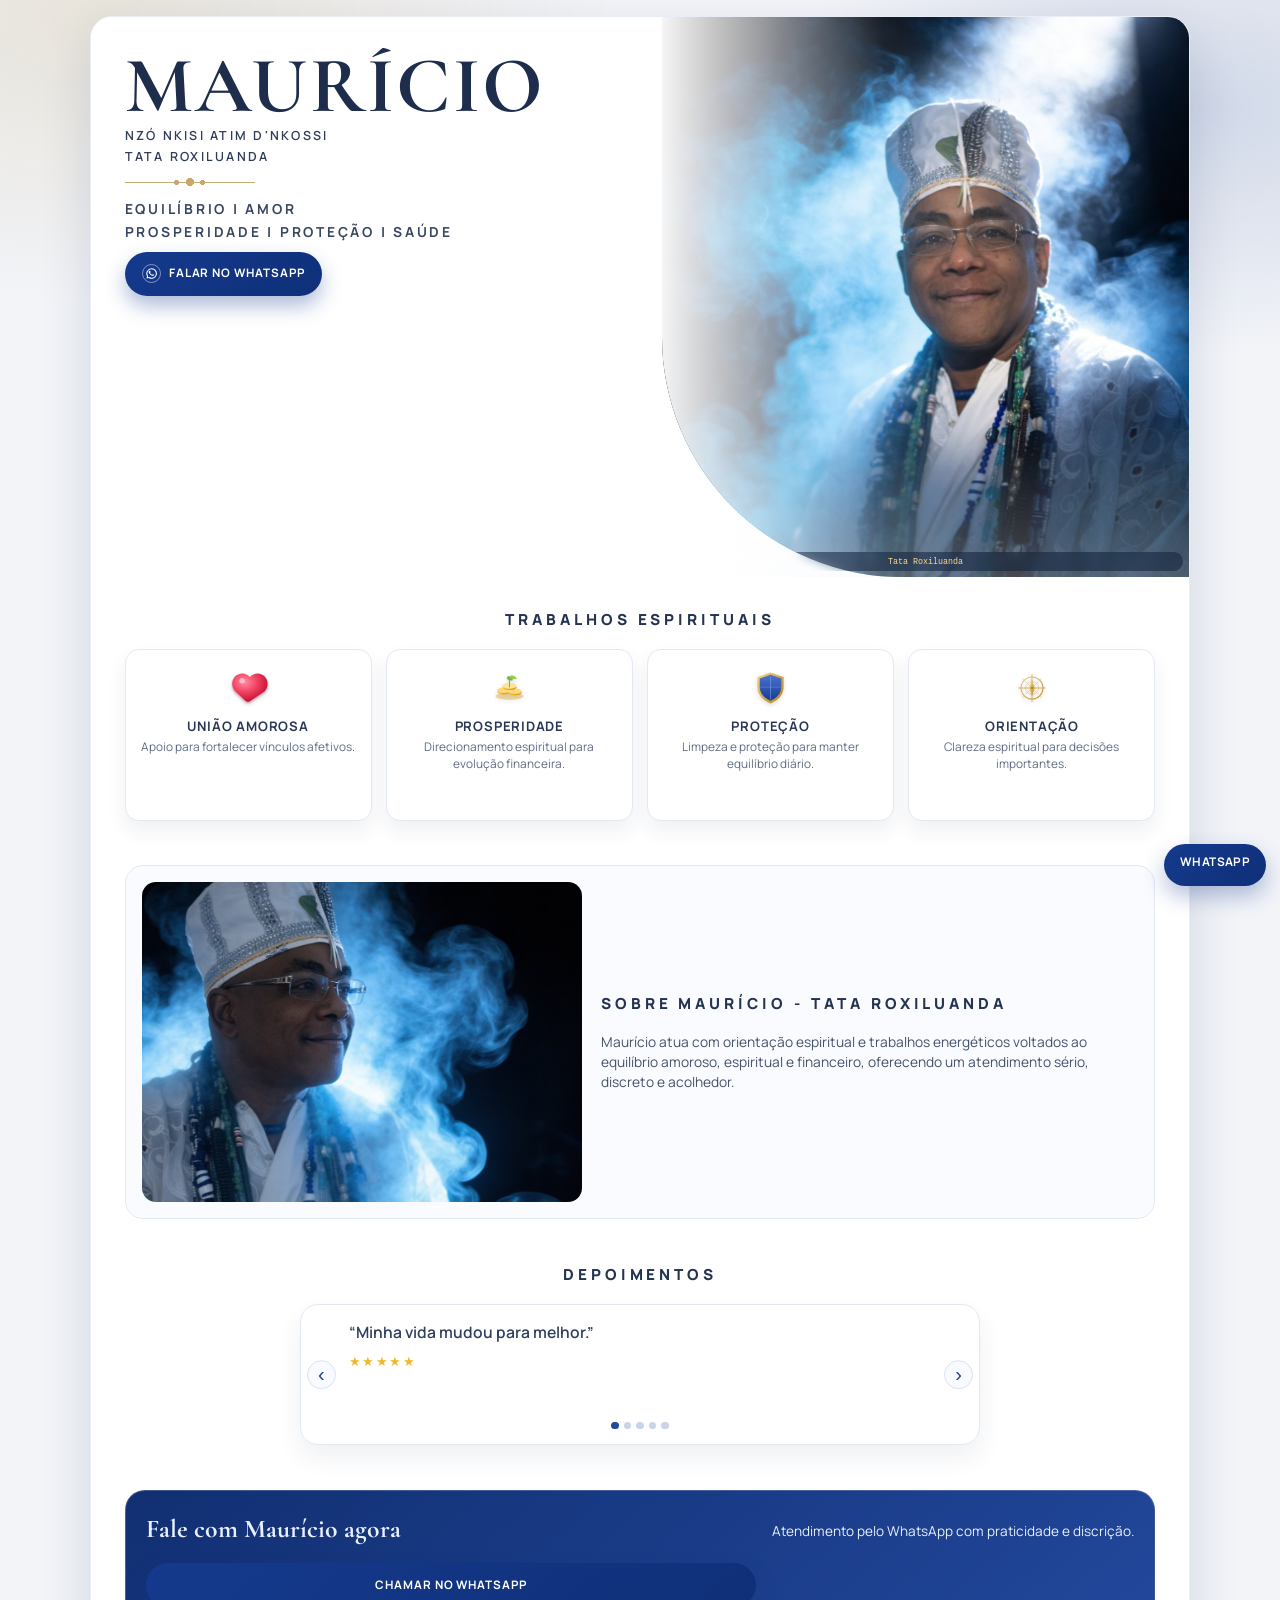
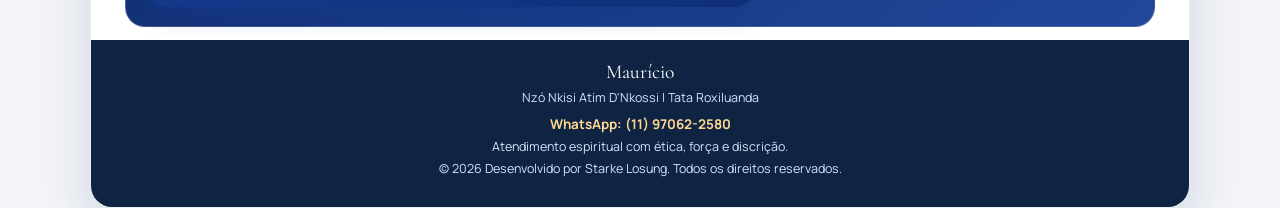
==== index.html @ a20231f4 "Initial commit: landing page espiritual" ====
<!doctype html>
<html lang="pt-BR">
  <head>
    <meta charset="UTF-8" />
    <meta name="viewport" content="width=device-width, initial-scale=1.0" />
    <title>Maurício | Equilíbrio Espiritual para Amor, Prosperidade e Proteção</title>
    <meta
      name="description"
      content="Atendimento espiritual com Maurício, Nzó Nkisi Atim D'Nkossi (Tata Roxiluanda), com foco em união amorosa, prosperidade financeira, proteção e orientação espiritual."
    />
    <meta name="theme-color" content="#153a8d" />
    <link rel="preconnect" href="https://fonts.googleapis.com" />
    <link rel="preconnect" href="https://fonts.gstatic.com" crossorigin />
    <link
      href="https://fonts.googleapis.com/css2?family=Cormorant+Garamond:wght@500;600;700&family=Manrope:wght@400;500;600;700&display=swap"
      rel="stylesheet"
    />
    <link rel="stylesheet" href="./styles.css" />
  </head>
  <body>
    <div class="page-bg"></div>
    <div class="site-shell">
      <header class="hero" id="inicio">
        <div class="hero__left">
          <h1 class="hero__name">Maurício</h1>
          <p class="hero__line">Nzó Nkisi Atim D'Nkossi</p>
          <p class="hero__line hero__line--small">Tata Roxiluanda</p>
          <div class="hero__ornament" aria-hidden="true"></div>
          <p class="hero__headline">Equilíbrio | Amor</p>
          <p class="hero__headline hero__headline--secondary">
            Prosperidade | Proteção | Saúde
          </p>
          <a
            class="btn-wa"
            href="https://wa.me/5511970622580?text=Ol%C3%A1%2C%20quero%20uma%20orienta%C3%A7%C3%A3o%20espiritual."
            target="_blank"
            rel="noopener noreferrer"
            aria-label="Falar no WhatsApp com Maurício"
          >
            <span class="btn-wa__icon" aria-hidden="true">
              <svg viewBox="0 0 32 32" fill="none" xmlns="http://www.w3.org/2000/svg">
                <path
                  d="M16 3.2A12.8 12.8 0 0 0 5 22.6L3.5 28l5.6-1.4A12.8 12.8 0 1 0 16 3.2Zm0 23.2c-2 0-4-.6-5.6-1.7l-.4-.2-3.3.8.9-3.2-.3-.5A10.4 10.4 0 1 1 16 26.4Z"
                  fill="currentColor"
                />
                <path
                  d="M21.9 18.5c-.3-.2-1.9-.9-2.2-1-.3-.1-.5-.2-.7.2s-.8 1-1 1.2c-.2.2-.4.2-.8 0s-1.5-.5-2.8-1.7c-1-1-1.7-2.1-1.9-2.4-.2-.4 0-.6.2-.8.2-.2.4-.5.6-.7.2-.2.2-.4.3-.6.1-.2 0-.5 0-.6s-.7-1.8-1-2.4c-.3-.6-.6-.5-.8-.5h-.7c-.2 0-.6.1-.9.4-.3.3-1.2 1.1-1.2 2.8 0 1.6 1.2 3.2 1.3 3.4.2.2 2.3 3.6 5.7 4.9.8.3 1.4.5 1.9.6.8.2 1.5.2 2 .1.6-.1 1.9-.8 2.2-1.6.3-.8.3-1.5.2-1.6-.1-.1-.3-.2-.6-.4Z"
                  fill="currentColor"
                />
              </svg>
            </span>
            Falar no WhatsApp
          </a>
        </div>

        <figure class="hero__figure">
          <div class="hero__smoke" aria-hidden="true"></div>
          <img
            src="./assets/foto-topo.jpg"
            data-hero-image
            class="hero__image"
            alt="Foto de Maurício em atendimento espiritual"
            loading="eager"
          />
          <figcaption class="hero__note">
            <code>Tata Roxiluanda</code>
          </figcaption>
        </figure>
      </header>

      <main>
        <section class="section services" id="servicos" aria-labelledby="servicos-title">
          <h2 id="servicos-title" class="section-title">Trabalhos Espirituais</h2>
          <div class="services__grid">
            <article class="service-card reveal">
              <div class="service-card__icon" aria-hidden="true">
                <img src="./assets/icons/uniao-amorosa.svg" alt="" loading="lazy" />
              </div>
              <h3>União Amorosa</h3>
              <p>Apoio para fortalecer vínculos afetivos.</p>
            </article>
            <article class="service-card reveal">
              <div class="service-card__icon" aria-hidden="true">
                <img src="./assets/icons/prosperidade.svg" alt="" loading="lazy" />
              </div>
              <h3>Prosperidade</h3>
              <p>Direcionamento espiritual para evolução financeira.</p>
            </article>
            <article class="service-card reveal">
              <div class="service-card__icon" aria-hidden="true">
                <img src="./assets/icons/protecao.svg" alt="" loading="lazy" />
              </div>
              <h3>Proteção</h3>
              <p>Limpeza e proteção para manter equilíbrio diário.</p>
            </article>
            <article class="service-card reveal">
              <div class="service-card__icon" aria-hidden="true">
                <img src="./assets/icons/orientacao.svg" alt="" loading="lazy" />
              </div>
              <h3>Orientação</h3>
              <p>Clareza espiritual para decisões importantes.</p>
            </article>
          </div>
        </section>

        <section class="section about" id="sobre" aria-labelledby="sobre-title">
          <div class="about__content reveal">
            <figure class="about__image-wrap">
              <img
                src="./assets/cliente-principal.jpg"
                data-about-image
                class="about__image"
                alt="Retrato de Maurício"
                loading="lazy"
              />
            </figure>
            <div>
              <h2 id="sobre-title" class="section-title section-title--left">Sobre Maurício - Tata Roxiluanda</h2>
              <p>
                Maurício atua com orientação espiritual e trabalhos energéticos voltados
                ao equilíbrio amoroso, espiritual e financeiro, oferecendo um
                atendimento sério, discreto e acolhedor.
              </p>
            </div>
          </div>
        </section>

        <section
          class="section gallery"
          id="galeria"
          aria-labelledby="galeria-title"
          data-gallery-section
          hidden
        >
          <h2 id="galeria-title" class="section-title">Galeria de Trabalhos</h2>
          <div class="gallery__grid" data-gallery-grid></div>
          <div class="gallery-modal" data-gallery-modal hidden>
            <div class="gallery-modal__backdrop" data-gallery-close></div>
            <div class="gallery-modal__dialog" role="dialog" aria-modal="true" aria-labelledby="gallery-modal-title">
              <button
                type="button"
                class="gallery-modal__close"
                aria-label="Fechar imagem ampliada"
                data-gallery-close
              >
                ×
              </button>
              <img src="" alt="" class="gallery-modal__image" data-gallery-modal-image />
              <h3 class="gallery-modal__title" id="gallery-modal-title" data-gallery-modal-title></h3>
              <p class="gallery-modal__comment" data-gallery-modal-comment></p>
            </div>
          </div>
        </section>

        <section class="section testimonials" id="depoimentos" aria-labelledby="depo-title">
          <h2 id="depo-title" class="section-title">Depoimentos</h2>
          <div class="testimonials-slider reveal" data-testimonials-slider>
            <button
              class="slider-btn slider-btn--prev"
              type="button"
              data-slide-prev
              aria-label="Depoimento anterior"
            >
              ‹
            </button>

            <div class="testimonials-track" aria-live="polite">
              <article class="testimonial-slide is-active" data-slide>
                <p class="testimonial-slide__quote">“Minha vida mudou para melhor.”</p>
                <p class="testimonial-slide__stars" aria-label="Avaliação cinco estrelas">
                  ★★★★★
                </p>
              </article>
              <article class="testimonial-slide" data-slide>
                <p class="testimonial-slide__quote">
                  “Depois da orientação do Maurício minha vida começou a caminhar novamente.”
                </p>
                <p class="testimonial-slide__stars" aria-label="Avaliação cinco estrelas">
                  ★★★★★
                </p>
              </article>
              <article class="testimonial-slide" data-slide>
                <p class="testimonial-slide__quote">
                  “O atendimento transmite confiança e acolhimento.”
                </p>
                <p class="testimonial-slide__stars" aria-label="Avaliação cinco estrelas">
                  ★★★★★
                </p>
              </article>
              <article class="testimonial-slide" data-slide>
                <p class="testimonial-slide__quote">
                  “Incrível experiência, senti mais clareza e equilíbrio.”
                </p>
                <p class="testimonial-slide__stars" aria-label="Avaliação cinco estrelas">
                  ★★★★★
                </p>
              </article>
              <article class="testimonial-slide" data-slide>
                <p class="testimonial-slide__quote">
                  “Atendimento sério, com muita discrição e resultado positivo.”
                </p>
                <p class="testimonial-slide__stars" aria-label="Avaliação cinco estrelas">
                  ★★★★★
                </p>
              </article>
            </div>

            <button
              class="slider-btn slider-btn--next"
              type="button"
              data-slide-next
              aria-label="Próximo depoimento"
            >
              ›
            </button>

            <div class="slider-dots" data-slide-dots aria-label="Navegação de depoimentos"></div>
          </div>
        </section>

        <section class="section cta-final" aria-labelledby="cta-title">
          <div class="cta-final__box reveal">
            <h2 id="cta-title">Fale com Maurício agora</h2>
            <p>Atendimento pelo WhatsApp com praticidade e discrição.</p>
            <a
              class="btn-wa"
              href="https://wa.me/5511970622580?text=Ol%C3%A1%2C%20quero%20falar%20com%20o%20Maur%C3%ADcio."
              target="_blank"
              rel="noopener noreferrer"
              >Chamar no WhatsApp</a
            >
          </div>
        </section>
      </main>

      <footer class="footer">
        <p class="footer__name">Maurício</p>
        <p class="footer__meta">Nzó Nkisi Atim D'Nkossi | Tata Roxiluanda</p>
        <a
          href="https://wa.me/5511970622580"
          target="_blank"
          rel="noopener noreferrer"
          class="footer__phone"
          >WhatsApp: (11) 97062-2580</a
        >
        <p class="footer__desc">Atendimento espiritual com ética, força e discrição.</p>
        <p class="footer__desc">
          © <span data-current-year></span> Desenvolvido por Starke Losung. Todos os direitos reservados.
        </p>
      </footer>
    </div>

    <a
      class="whatsapp-float"
      href="https://wa.me/5511970622580?text=Ol%C3%A1%2C%20vim%20pelo%20site%20e%20quero%20uma%20orienta%C3%A7%C3%A3o."
      target="_blank"
      rel="noopener noreferrer"
      aria-label="Abrir conversa no WhatsApp"
    >
      WhatsApp
    </a>

    <script src="./script.js"></script>
  </body>
</html>
---- styles.css ----
:root {
  --bg: #f2f4f8;
  --surface: #ffffff;
  --ink: #12213b;
  --ink-soft: #44516a;
  --deep-blue: #153a8d;
  --deep-blue-2: #0f2f78;
  --gold: #b99a57;
  --line: #e4e8f1;
  --shadow: 0 20px 50px rgba(15, 38, 83, 0.14);
}

*,
*::before,
*::after {
  box-sizing: border-box;
}

body {
  margin: 0;
  font-family: "Manrope", "Segoe UI", sans-serif;
  color: var(--ink);
  background: var(--bg);
  line-height: 1.45;
}

img {
  display: block;
  max-width: 100%;
}

a {
  text-decoration: none;
  color: inherit;
}

.page-bg {
  position: fixed;
  inset: 0;
  pointer-events: none;
  background:
    radial-gradient(70% 55% at 8% 2%, rgba(185, 154, 87, 0.18), transparent 58%),
    radial-gradient(60% 50% at 94% 12%, rgba(21, 58, 141, 0.15), transparent 55%);
}

.site-shell {
  position: relative;
  width: min(1080px, calc(100% - 1.2rem));
  margin: 0.35rem auto 0;
  background: var(--surface);
  border-radius: 22px;
  border: 1px solid #e9edf5;
  box-shadow: var(--shadow);
  overflow: clip;
}

.hero {
  position: relative;
  padding: 0.85rem 0.7rem 1rem;
  min-height: 355px;
  background:
    linear-gradient(100deg, #ffffff 0%, #ffffff 60%, #eff3fa 100%);
}

.hero__left {
  position: relative;
  z-index: 2;
  max-width: 47%;
}

.hero__name {
  margin: 0;
  font-family: "Cormorant Garamond", Georgia, serif;
  text-transform: uppercase;
  letter-spacing: 0.03em;
  color: #1f2d4d;
  font-size: clamp(1.95rem, 10.4vw, 2.65rem);
  line-height: 0.9;
  white-space: nowrap;
}

.hero__line {
  margin: 0.3rem 0 0;
  color: #2f3c57;
  text-transform: uppercase;
  letter-spacing: 0.14em;
  font-size: 0.5rem;
  font-weight: 600;
}

.hero__line--small {
  letter-spacing: 0.16em;
  margin-top: 0.2rem;
}

.hero__ornament {
  width: 94px;
  height: 12px;
  margin: 0.24rem 0 0.28rem;
  position: relative;
  background:
    linear-gradient(#c7ab70, #c7ab70) center / 100% 1px no-repeat,
    radial-gradient(circle, #caa864 55%, transparent 58%) center / 10px 10px no-repeat,
    radial-gradient(circle, #caa864 50%, transparent 54%) calc(50% - 13px) center / 7px 7px no-repeat,
    radial-gradient(circle, #caa864 50%, transparent 54%) calc(50% + 13px) center / 7px 7px no-repeat;
}

.hero__headline {
  margin: 0.15rem 0;
  font-size: 0.58rem;
  color: #38465f;
  text-transform: uppercase;
  letter-spacing: 0.14em;
  font-weight: 700;
}

.hero__headline--secondary {
  margin-bottom: 0.62rem;
}

.hero__figure {
  position: absolute;
  top: 0;
  right: 0;
  bottom: 0;
  width: 54%;
  margin: 0;
  border-bottom-left-radius: 135px;
  overflow: hidden;
}

.hero__figure::after {
  content: "";
  position: absolute;
  inset: 0;
  background:
    linear-gradient(90deg, rgba(255, 255, 255, 0.96) 0%, rgba(255, 255, 255, 0.62) 18%, rgba(255, 255, 255, 0.08) 42%, rgba(255, 255, 255, 0) 58%),
    linear-gradient(0deg, rgba(255, 255, 255, 0.28) 0%, rgba(255, 255, 255, 0) 28%);
  pointer-events: none;
}

.hero__image {
  width: 100%;
  height: 100%;
  object-fit: cover;
  object-position: 56% 15%;
}

.hero__smoke {
  position: absolute;
  inset: 4% 16% auto auto;
  width: 62%;
  aspect-ratio: 1;
  background: radial-gradient(circle at center, rgba(255, 255, 255, 0.46), rgba(255, 255, 255, 0));
  filter: blur(22px);
  opacity: 0.34;
  z-index: 2;
  pointer-events: none;
}

.hero__note {
  position: absolute;
  right: 0.38rem;
  left: 0.38rem;
  bottom: 0.36rem;
  z-index: 3;
  text-align: center;
  font-size: 0.52rem;
  color: #ffffff;
  background: rgba(18, 33, 59, 0.55);
  backdrop-filter: blur(5px);
  border-radius: 999px;
  padding: 0.2rem 0.45rem;
}

.hero__note code {
  font-family: Consolas, Monaco, monospace;
  color: #ffd78f;
}

.btn-wa {
  display: inline-flex;
  align-items: center;
  justify-content: center;
  gap: 0.48rem;
  min-height: 36px;
  padding: 0.45rem 0.72rem;
  border-radius: 999px;
  background: linear-gradient(140deg, var(--deep-blue), var(--deep-blue-2));
  color: #fff;
  text-transform: uppercase;
  letter-spacing: 0.06em;
  font-size: 0.53rem;
  font-weight: 700;
  box-shadow: 0 10px 20px rgba(21, 58, 141, 0.34);
}

.btn-wa__icon {
  display: inline-grid;
  place-items: center;
  width: 0.9rem;
  height: 0.9rem;
  border-radius: 50%;
  border: 1px solid rgba(255, 255, 255, 0.45);
  font-size: 0.46rem;
}

.btn-wa__icon svg {
  width: 0.62rem;
  height: 0.62rem;
  display: block;
}

.btn-wa:focus-visible,
.whatsapp-float:focus-visible {
  outline: 3px solid #5d84d4;
  outline-offset: 3px;
}

.section {
  padding: 1rem 0.7rem 0.3rem;
}

.section-title {
  margin: 0 0 0.7rem;
  text-align: center;
  font-size: 0.72rem;
  text-transform: uppercase;
  letter-spacing: 0.26em;
  color: #243351;
  font-weight: 800;
}

.section-title--left {
  text-align: left;
}

.services__grid {
  display: grid;
  grid-template-columns: repeat(4, minmax(0, 1fr));
  gap: 0.38rem;
}

.service-card {
  background: #fff;
  border: 1px solid var(--line);
  border-radius: 14px;
  min-height: 118px;
  padding: 0.58rem 0.35rem;
  box-shadow: 0 10px 20px rgba(15, 38, 83, 0.07);
  text-align: center;
}

.service-card__icon {
  width: 2.2rem;
  height: 2.2rem;
  margin: 0 auto 0.3rem;
  display: grid;
  place-items: center;
}

.service-card__icon img {
  width: 100%;
  height: 100%;
  object-fit: contain;
  filter: drop-shadow(0 2px 2px rgba(0, 0, 0, 0.14));
}

.service-card h3 {
  margin: 0;
  text-transform: uppercase;
  color: #293754;
  font-size: 0.53rem;
  letter-spacing: 0.06em;
  line-height: 1.2;
  word-break: normal;
  overflow-wrap: normal;
}

.service-card p {
  margin: 0.2rem 0 0;
  font-size: 0.49rem;
  color: #5e6b83;
  word-break: normal;
  overflow-wrap: normal;
}

.about__content {
  background: #f9fbff;
  border: 1px solid var(--line);
  border-radius: 18px;
  padding: 0.9rem;
  display: grid;
  gap: 0.9rem;
}

.about__image-wrap {
  margin: 0;
}

.about__image {
  width: 100%;
  max-height: 260px;
  object-fit: cover;
  object-position: 50% 18%;
  border-radius: 14px;
}

.about p {
  margin: 0;
  color: var(--ink-soft);
  font-size: 0.86rem;
}

.gallery[hidden] {
  display: none;
}

.gallery__grid {
  display: grid;
  grid-template-columns: repeat(2, minmax(0, 1fr));
  gap: 0.42rem;
}

.gallery__item {
  margin: 0;
  border-radius: 12px;
  overflow: hidden;
  border: 1px solid var(--line);
  background: #fff;
  box-shadow: 0 10px 20px rgba(15, 38, 83, 0.07);
}

.gallery__open {
  display: block;
  width: 100%;
  border: 0;
  padding: 0;
  background: transparent;
  cursor: pointer;
}

.gallery__image {
  width: 100%;
  aspect-ratio: 1 / 1.2;
  object-fit: cover;
}

.gallery__caption {
  padding: 0.45rem 0.5rem 0.55rem;
  border-top: 1px solid #eef2f8;
}

.gallery__work-title {
  margin: 0;
  font-size: 0.64rem;
  color: #223252;
  font-weight: 700;
  text-transform: uppercase;
  letter-spacing: 0.08em;
}

.gallery__comment {
  margin: 0.24rem 0 0;
  color: #50607e;
  font-size: 0.58rem;
  line-height: 1.35;
}

.gallery-modal[hidden] {
  display: none;
}

.gallery-modal {
  position: fixed;
  inset: 0;
  z-index: 90;
}

.gallery-modal__backdrop {
  position: absolute;
  inset: 0;
  background: rgba(10, 20, 38, 0.72);
}

.gallery-modal__dialog {
  position: relative;
  width: min(94vw, 560px);
  max-height: 88vh;
  overflow: auto;
  margin: 6vh auto 0;
  background: #fff;
  border-radius: 14px;
  border: 1px solid #e6ecf7;
  box-shadow: 0 16px 45px rgba(9, 22, 46, 0.35);
  padding: 0.7rem;
}

.gallery-modal__close {
  position: absolute;
  top: 0.45rem;
  right: 0.45rem;
  width: 1.8rem;
  height: 1.8rem;
  border: 0;
  border-radius: 50%;
  background: rgba(16, 38, 77, 0.76);
  color: #fff;
  font-size: 1.15rem;
  line-height: 1;
  cursor: pointer;
}

.gallery-modal__image {
  width: 100%;
  border-radius: 10px;
  object-fit: cover;
  max-height: 70vh;
}

.gallery-modal__title {
  margin: 0.55rem 0 0;
  font-size: 0.86rem;
  letter-spacing: 0.08em;
  text-transform: uppercase;
  color: #1f3155;
}

.gallery-modal__comment {
  margin: 0.2rem 0 0.1rem;
  color: #445473;
  font-size: 0.78rem;
}

.testimonials-slider {
  position: relative;
  max-width: 100%;
  margin: 0 auto;
  border: 1px solid var(--line);
  border-radius: 18px;
  background: #fff;
  box-shadow: 0 12px 26px rgba(15, 38, 83, 0.07);
  padding: 0.9rem 0.9rem 0.75rem;
  touch-action: pan-y;
}

.testimonials-track {
  min-height: 116px;
}

.testimonial-slide {
  display: none;
}

.testimonial-slide.is-active {
  display: block;
}

.testimonial-slide__quote {
  margin: 0;
  color: #2f3f5f;
  font-size: 0.88rem;
  font-weight: 600;
  line-height: 1.45;
}

.testimonial-slide__stars {
  margin: 0.5rem 0 0;
  color: #f0b728;
  letter-spacing: 0.11em;
  font-size: 0.84rem;
}

.slider-btn {
  position: absolute;
  top: 50%;
  transform: translateY(-50%);
  width: 1.85rem;
  height: 1.85rem;
  border-radius: 50%;
  border: 1px solid #dbe3f0;
  background: #f8faff;
  color: #244180;
  font-size: 1.25rem;
  line-height: 1;
  cursor: pointer;
}

.slider-btn--prev {
  left: 0.35rem;
}

.slider-btn--next {
  right: 0.35rem;
}

.slider-btn:focus-visible,
.slider-dot:focus-visible {
  outline: 3px solid #5d84d4;
  outline-offset: 2px;
}

.slider-dots {
  display: flex;
  justify-content: center;
  gap: 0.32rem;
  margin-top: 0.55rem;
}

.slider-dot {
  width: 0.46rem;
  height: 0.46rem;
  padding: 0;
  border: 0;
  border-radius: 50%;
  background: #c9d4e8;
  cursor: pointer;
}

.slider-dot.is-active {
  background: #22479b;
}

.cta-final {
  padding-bottom: 1.4rem;
}

.cta-final__box {
  border-radius: 20px;
  padding: 1rem;
  background: linear-gradient(140deg, #112f72, #22479b);
  color: #e9f0ff;
  border: 1px solid rgba(255, 255, 255, 0.18);
}

.cta-final__box h2 {
  margin: 0;
  font-family: "Cormorant Garamond", Georgia, serif;
  font-size: 1.6rem;
}

.cta-final__box p {
  margin: 0.35rem 0 0.85rem;
  font-size: 0.85rem;
}

.footer {
  background: #0f2343;
  color: #d7e2fb;
  text-align: center;
  padding: 1.1rem 1rem 1.8rem;
}

.footer__name {
  margin: 0;
  color: #fff;
  font-size: 1.22rem;
  font-family: "Cormorant Garamond", Georgia, serif;
}

.footer__meta,
.footer__desc {
  margin: 0.2rem 0 0;
  font-size: 0.78rem;
}

.footer__phone {
  display: inline-block;
  margin-top: 0.48rem;
  color: #ffd78f;
  font-size: 0.84rem;
  font-weight: 700;
}

.whatsapp-float {
  position: fixed;
  right: 0.9rem;
  bottom: 0.9rem;
  z-index: 30;
  background: linear-gradient(140deg, var(--deep-blue), var(--deep-blue-2));
  color: #fff;
  border-radius: 999px;
  font-size: 0.74rem;
  font-weight: 700;
  letter-spacing: 0.04em;
  text-transform: uppercase;
  min-height: 42px;
  padding: 0.6rem 0.95rem;
  box-shadow: 0 10px 22px rgba(21, 58, 141, 0.32);
}

.reveal {
  opacity: 0;
  transform: translateY(14px);
  transition: opacity 0.5s ease, transform 0.5s ease;
}

.reveal.is-visible {
  opacity: 1;
  transform: translateY(0);
}

@media (max-width: 430px) {
  .hero__note {
    display: none;
  }

  .slider-btn,
  .slider-dots {
    display: none;
  }

  .testimonials-slider {
    padding: 0.8rem 0.85rem;
  }
}

@media (min-width: 760px) {
  .site-shell {
    width: min(1100px, calc(100% - 2rem));
    margin-top: 1rem;
  }

  .hero {
    padding: 2.1rem 2.1rem 2.3rem;
    min-height: 560px;
  }

  .hero__left {
    max-width: 50%;
  }

  .hero__name {
    font-size: clamp(3.1rem, 6.2vw, 5.2rem);
  }

  .hero__line {
    font-size: 0.78rem;
    letter-spacing: 0.18em;
  }

  .hero__ornament {
    width: 130px;
    margin: 0.58rem 0 0.62rem;
    height: 14px;
  }

  .hero__headline {
    font-size: 0.86rem;
    letter-spacing: 0.2em;
  }

  .btn-wa {
    min-height: 44px;
    padding: 0.66rem 1.08rem;
    font-size: 0.73rem;
    letter-spacing: 0.08em;
  }

  .btn-wa__icon {
    width: 1.2rem;
    height: 1.2rem;
    font-size: 0.58rem;
  }

  .btn-wa__icon svg {
    width: 0.82rem;
    height: 0.82rem;
  }

  .hero__figure {
    width: 48%;
    border-bottom-left-radius: 240px;
  }

  .section {
    padding: 2rem 2.1rem 0.8rem;
  }

  .section-title {
    font-size: 0.95rem;
    margin-bottom: 1.1rem;
  }

  .services__grid {
    gap: 0.9rem;
  }

  .service-card {
    min-height: 172px;
    padding: 1rem 0.75rem;
  }

  .service-card__icon {
    width: 2.8rem;
    height: 2.8rem;
    margin-bottom: 0.55rem;
  }

  .service-card h3 {
    font-size: 0.82rem;
  }

  .service-card p {
    font-size: 0.74rem;
  }

  .about__content {
    grid-template-columns: 0.9fr 1.1fr;
    align-items: center;
    gap: 1.2rem;
    padding: 1rem;
  }

  .about__image {
    max-height: 320px;
  }

  .gallery__grid {
    grid-template-columns: repeat(3, minmax(0, 1fr));
    gap: 0.65rem;
  }

  .gallery__work-title {
    font-size: 0.74rem;
  }

  .gallery__comment {
    font-size: 0.68rem;
  }

  .testimonials-slider {
    max-width: 680px;
    padding: 1rem 3rem 0.95rem;
  }

  .testimonials-track {
    min-height: 92px;
  }

  .testimonial-slide__quote {
    font-size: 0.98rem;
  }

  .cta-final__box {
    display: grid;
    align-items: center;
    grid-template-columns: 1fr auto;
    gap: 1rem;
    padding: 1.2rem 1.3rem;
  }

  .cta-final__box p {
    margin-bottom: 0;
  }
}

@media (prefers-reduced-motion: reduce) {
  * {
    scroll-behavior: auto !important;
    animation: none !important;
    transition: none !important;
  }

  .reveal {
    opacity: 1;
    transform: none;
  }
}
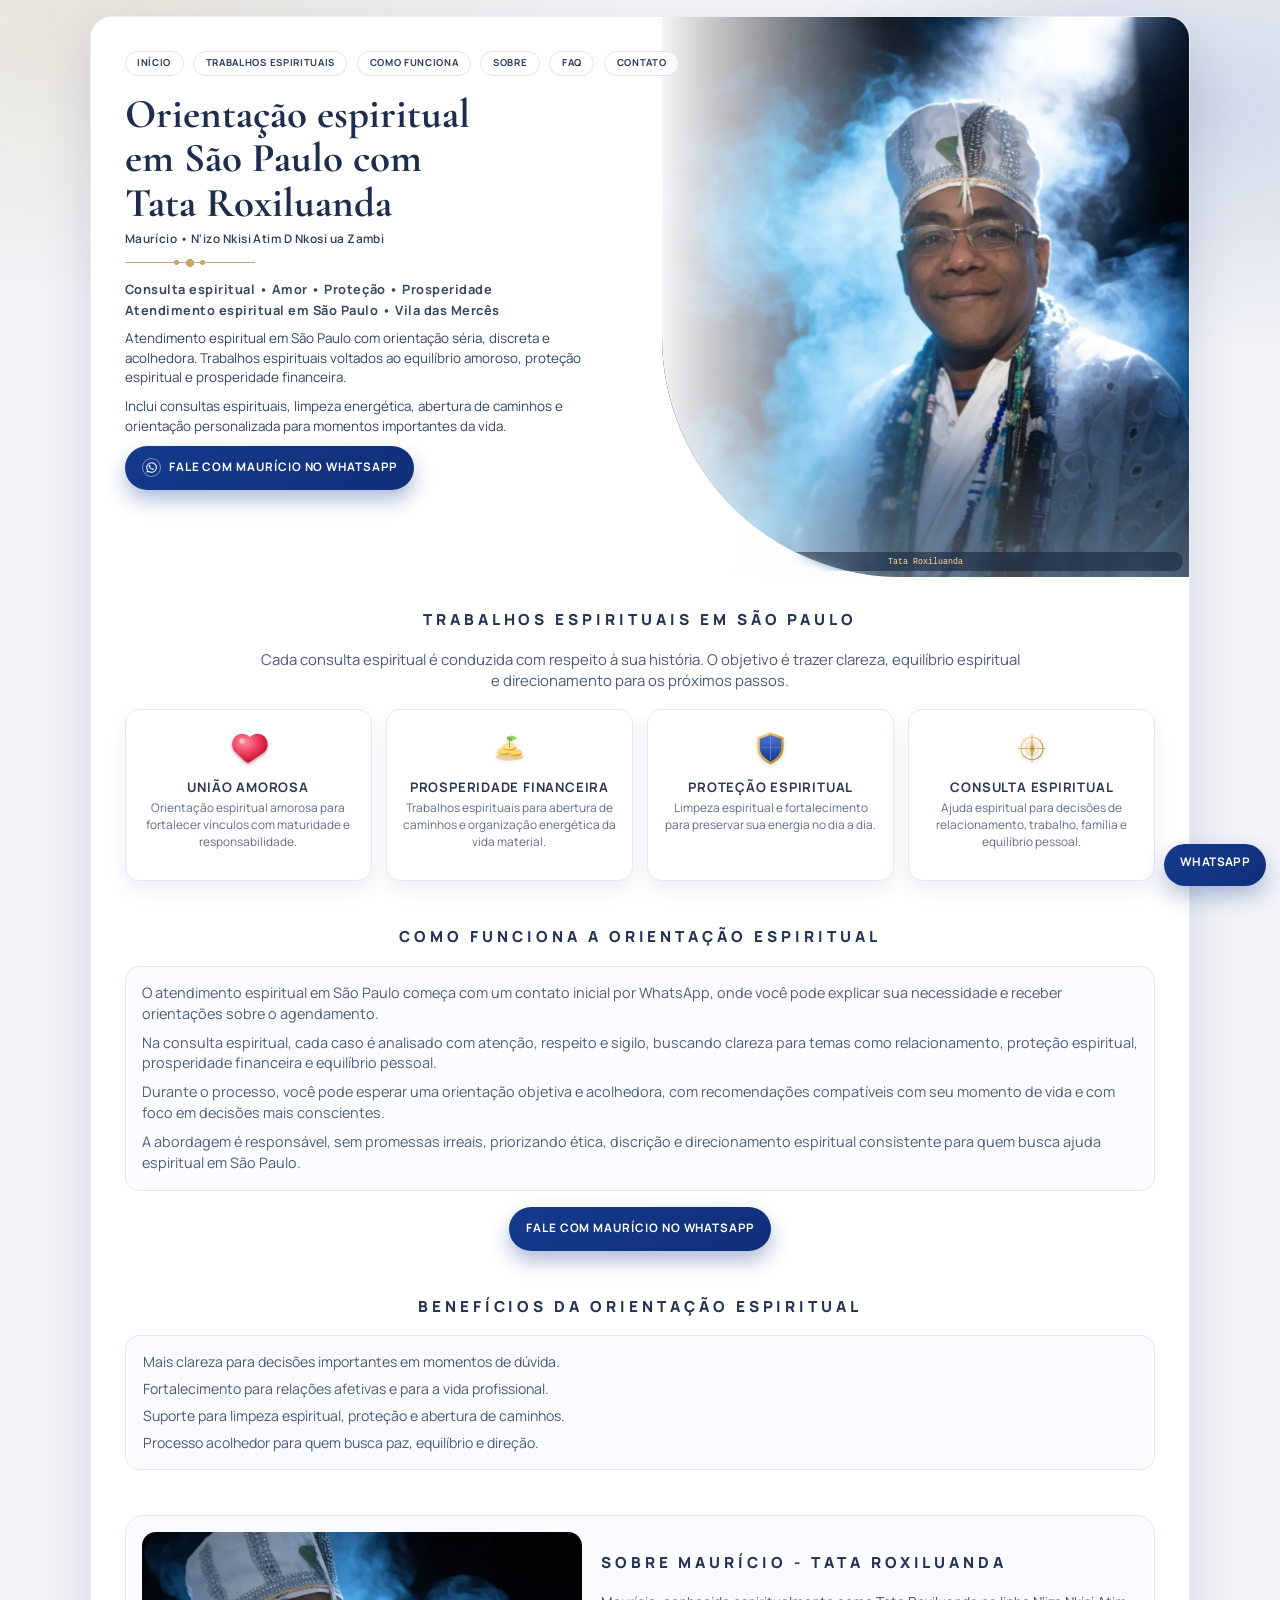
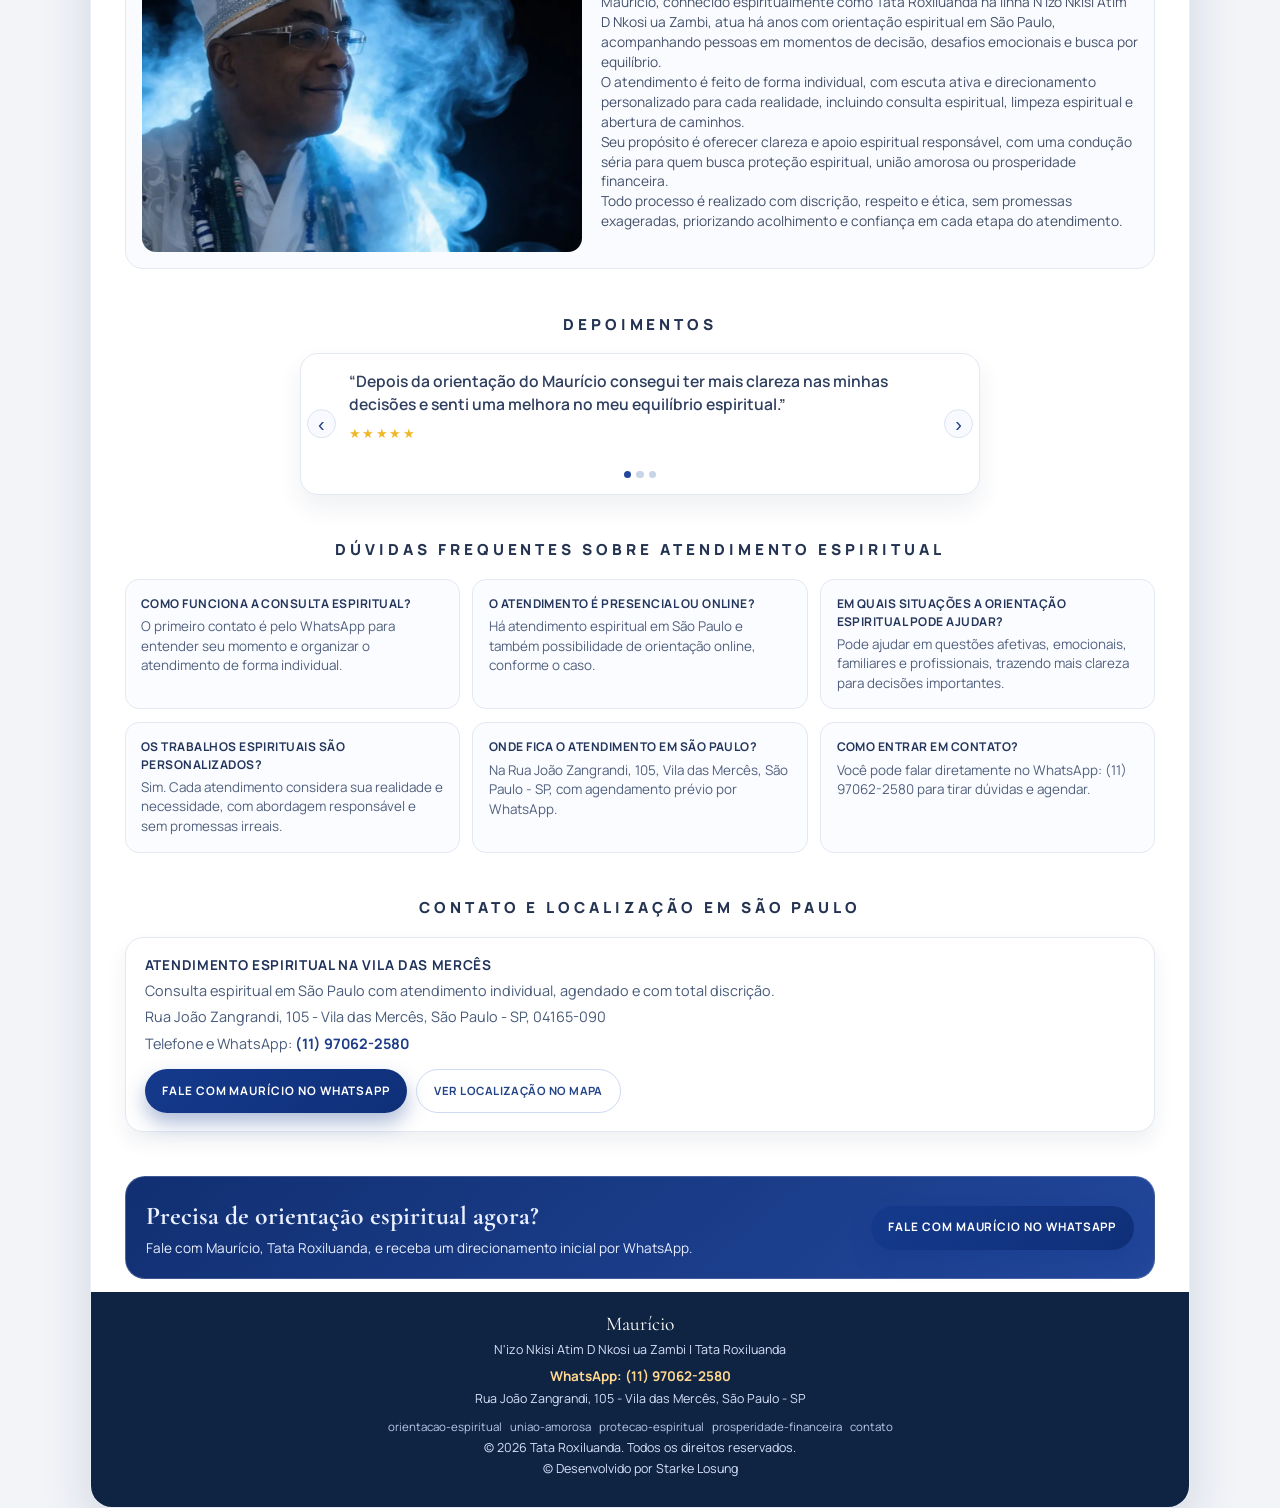
==== commit a209972e: "alteração no modo SEO do site" ====
--- a/index.html
+++ b/index.html
@@ -1,38 +1,176 @@
-<!doctype html>
+﻿<!doctype html>
 <html lang="pt-BR">
   <head>
     <meta charset="UTF-8" />
     <meta name="viewport" content="width=device-width, initial-scale=1.0" />
-    <title>Maurício | Equilíbrio Espiritual para Amor, Prosperidade e Proteção</title>
+    <title>Orientação espiritual em São Paulo | Tata Roxiluanda</title>
     <meta
       name="description"
-      content="Atendimento espiritual com Maurício, Nzó Nkisi Atim D'Nkossi (Tata Roxiluanda), com foco em união amorosa, prosperidade financeira, proteção e orientação espiritual."
+      content="Atendimento espiritual em São Paulo com Tata Roxiluanda. Consulta espiritual, proteção, união amorosa e prosperidade com discrição e acolhimento."
     />
+    <meta
+      name="keywords"
+      content="orientação espiritual, trabalhos espirituais, consulta espiritual, proteção espiritual, união amorosa, prosperidade financeira, tata roxiluanda, N'izo Nkisi Atim D Nkosi ua Zambi, atendimento espiritual em São Paulo, consulta espiritual em São Paulo"
+    />
+    <meta name="robots" content="index, follow" />
+    <meta name="author" content="Maurício | Tata Roxiluanda" />
     <meta name="theme-color" content="#153a8d" />
+
+    <link rel="canonical" href="https://tataroxiluanda.com.br" />
+    <link rel="icon" type="image/svg+xml" href="/assets/favicon.svg" />
+    <link rel="apple-touch-icon" href="/assets/favicon.svg" />
+    <link rel="manifest" href="/manifest.webmanifest" />
+
+    <meta property="og:locale" content="pt_BR" />
+    <meta property="og:site_name" content="Tata Roxiluanda" />
+    <meta property="og:title" content="Orientação espiritual em São Paulo | Tata Roxiluanda" />
+    <meta
+      property="og:description"
+      content="Atendimento espiritual em São Paulo com Tata Roxiluanda. Consulta espiritual, proteção, união amorosa e prosperidade com discrição e acolhimento."
+    />
+    <meta property="og:type" content="website" />
+    <meta property="og:url" content="https://tataroxiluanda.com.br" />
+    <meta property="og:image" content="https://tataroxiluanda.com.br/assets/mauricio-orientacao-espiritual-sao-paulo.webp" />
+    <meta property="og:image:alt" content="Maurício, Tata Roxiluanda, em atendimento espiritual em São Paulo" />
+
+    <meta name="twitter:card" content="summary_large_image" />
+    <meta name="twitter:title" content="Orientação espiritual em São Paulo | Tata Roxiluanda" />
+    <meta
+      name="twitter:description"
+      content="Atendimento espiritual em São Paulo com Tata Roxiluanda. Consulta espiritual, proteção, união amorosa e prosperidade com discrição e acolhimento."
+    />
+    <meta name="twitter:image" content="https://tataroxiluanda.com.br/assets/mauricio-orientacao-espiritual-sao-paulo.webp" />
+
     <link rel="preconnect" href="https://fonts.googleapis.com" />
     <link rel="preconnect" href="https://fonts.gstatic.com" crossorigin />
     <link
-      href="https://fonts.googleapis.com/css2?family=Cormorant+Garamond:wght@500;600;700&family=Manrope:wght@400;500;600;700&display=swap"
+      href="https://fonts.googleapis.com/css2?family=Cormorant+Garamond:wght@500;600;700&amp;family=Manrope:wght@400;500;600;700&amp;display=swap"
       rel="stylesheet"
     />
+    <link rel="preload" as="image" href="/assets/mauricio-orientacao-espiritual-sao-paulo.webp" type="image/webp" fetchpriority="high" />
     <link rel="stylesheet" href="./styles.css" />
+
+    <script type="application/ld+json">
+      {
+        "@context": "https://schema.org",
+        "@type": "ProfessionalService",
+        "name": "Maurício",
+        "alternateName": "N'izo Nkisi Atim D Nkosi ua Zambi | Tata Roxiluanda",
+        "url": "https://tataroxiluanda.com.br",
+        "telephone": "+55 11 97062-2580",
+        "description": "Atendimento espiritual em São Paulo com consulta espiritual, proteção espiritual, união amorosa, limpeza espiritual, abertura de caminhos e prosperidade financeira, conduzido com discrição e acolhimento.",
+        "image": "https://tataroxiluanda.com.br/assets/mauricio-orientacao-espiritual-sao-paulo.webp",
+        "priceRange": "$$",
+        "address": {
+          "@type": "PostalAddress",
+          "streetAddress": "Rua João Zangrandi, 105 - Vila das Mercês",
+          "addressLocality": "São Paulo",
+          "addressRegion": "SP",
+          "postalCode": "04165-090",
+          "addressCountry": "BR"
+        },
+        "areaServed": [
+          {
+            "@type": "City",
+            "name": "São Paulo"
+          },
+          {
+            "@type": "Place",
+            "name": "Vila das Mercês, São Paulo"
+          }
+        ],
+        "sameAs": []
+      }
+    </script>
+    <script type="application/ld+json">
+      {
+        "@context": "https://schema.org",
+        "@type": "FAQPage",
+        "mainEntity": [
+          {
+            "@type": "Question",
+            "name": "Como funciona a consulta espiritual?",
+            "acceptedAnswer": {
+              "@type": "Answer",
+              "text": "O atendimento começa pelo WhatsApp para entender sua necessidade e realizar o agendamento. Na consulta espiritual, você recebe uma orientação individual com foco no seu momento de vida."
+            }
+          },
+          {
+            "@type": "Question",
+            "name": "O atendimento é presencial ou online?",
+            "acceptedAnswer": {
+              "@type": "Answer",
+              "text": "Existem opções de atendimento presencial em São Paulo e orientação online, de acordo com a necessidade e disponibilidade de cada pessoa."
+            }
+          },
+          {
+            "@type": "Question",
+            "name": "Em quais situações a orientação espiritual pode ajudar?",
+            "acceptedAnswer": {
+              "@type": "Answer",
+              "text": "A orientação espiritual pode ajudar em questões afetivas, profissionais, familiares e emocionais, trazendo mais clareza para decisões importantes."
+            }
+          },
+          {
+            "@type": "Question",
+            "name": "Os trabalhos espirituais são personalizados?",
+            "acceptedAnswer": {
+              "@type": "Answer",
+              "text": "Sim. Cada atendimento considera o contexto individual da pessoa, com abordagem responsável e sem promessas irreais."
+            }
+          },
+          {
+            "@type": "Question",
+            "name": "Onde fica o atendimento em São Paulo?",
+            "acceptedAnswer": {
+              "@type": "Answer",
+              "text": "O atendimento espiritual fica na Vila das Mercês, em São Paulo - SP, com endereço completo informado no site."
+            }
+          },
+          {
+            "@type": "Question",
+            "name": "Como entrar em contato?",
+            "acceptedAnswer": {
+              "@type": "Answer",
+              "text": "Você pode entrar em contato pelo WhatsApp no número (11) 97062-2580 para tirar dúvidas e agendar seu atendimento."
+            }
+          }
+        ]
+      }
+    </script>
   </head>
   <body>
-    <div class="page-bg"></div>
+    <div class="page-bg" aria-hidden="true"></div>
     <div class="site-shell">
       <header class="hero" id="inicio">
+        <nav class="site-nav" aria-label="Navegação principal">
+          <a href="#inicio">Início</a>
+          <a href="#servicos">Trabalhos espirituais</a>
+          <a href="#atendimento">Como funciona</a>
+          <a href="#sobre">Sobre</a>
+          <a href="#faq">FAQ</a>
+          <a href="#contato">Contato</a>
+        </nav>
+
         <div class="hero__left">
-          <h1 class="hero__name">Maurício</h1>
-          <p class="hero__line">Nzó Nkisi Atim D'Nkossi</p>
-          <p class="hero__line hero__line--small">Tata Roxiluanda</p>
+          <h1 class="hero__name">Orientação espiritual em São Paulo com Tata Roxiluanda</h1>
+          <p class="hero__line">Maurício • N'izo Nkisi Atim D Nkosi ua Zambi</p>
           <div class="hero__ornament" aria-hidden="true"></div>
-          <p class="hero__headline">Equilíbrio | Amor</p>
+          <p class="hero__headline">Consulta espiritual • Amor • Proteção • Prosperidade</p>
           <p class="hero__headline hero__headline--secondary">
-            Prosperidade | Proteção | Saúde
+            Atendimento espiritual em São Paulo • Vila das Mercês
+          </p>
+          <p class="hero__intro">
+            Atendimento espiritual em São Paulo com orientação séria, discreta e acolhedora. Trabalhos
+            espirituais voltados ao equilíbrio amoroso, proteção espiritual e prosperidade financeira.
+          </p>
+          <p class="hero__intro">
+            Inclui consultas espirituais, limpeza energética, abertura de caminhos e orientação personalizada
+            para momentos importantes da vida.
           </p>
           <a
             class="btn-wa"
-            href="https://wa.me/5511970622580?text=Ol%C3%A1%2C%20quero%20uma%20orienta%C3%A7%C3%A3o%20espiritual."
+            href="https://wa.me/5511970622580?text=Olá%2C%20quero%20uma%20consulta%20espiritual%20em%20São%20Paulo."
             target="_blank"
             rel="noopener noreferrer"
             aria-label="Falar no WhatsApp com Maurício"
@@ -49,19 +187,25 @@
                 />
               </svg>
             </span>
-            Falar no WhatsApp
+            Fale com Maurício no WhatsApp
           </a>
         </div>
 
         <figure class="hero__figure">
           <div class="hero__smoke" aria-hidden="true"></div>
-          <img
-            src="./assets/foto-topo.jpg"
-            data-hero-image
-            class="hero__image"
-            alt="Foto de Maurício em atendimento espiritual"
-            loading="eager"
-          />
+          <picture>
+            <source srcset="./assets/mauricio-orientacao-espiritual-sao-paulo.webp" type="image/webp" />
+            <img
+              src="./assets/foto-topo.jpg"
+              data-hero-image
+              class="hero__image"
+              alt="orientação espiritual em São Paulo com Tata Roxiluanda"
+              loading="eager"
+              fetchpriority="high"
+              width="1066"
+              height="1600"
+            />
+          </picture>
           <figcaption class="hero__note">
             <code>Tata Roxiluanda</code>
           </figcaption>
@@ -70,90 +214,126 @@
 
       <main>
         <section class="section services" id="servicos" aria-labelledby="servicos-title">
-          <h2 id="servicos-title" class="section-title">Trabalhos Espirituais</h2>
+          <h2 id="servicos-title" class="section-title">Trabalhos espirituais em São Paulo</h2>
+          <p class="section-intro reveal">
+            Cada consulta espiritual é conduzida com respeito à sua história. O objetivo é trazer clareza,
+            equilíbrio espiritual e direcionamento para os próximos passos.
+          </p>
           <div class="services__grid">
-            <article class="service-card reveal">
+            <article class="service-card reveal" id="uniao-amorosa" data-future-path="/uniao-amorosa">
               <div class="service-card__icon" aria-hidden="true">
-                <img src="./assets/icons/uniao-amorosa.svg" alt="" loading="lazy" />
+                <img src="./assets/icons/uniao-amorosa.svg" alt="" loading="lazy" decoding="async" />
               </div>
-              <h3>União Amorosa</h3>
-              <p>Apoio para fortalecer vínculos afetivos.</p>
-            </article>
-            <article class="service-card reveal">
+              <h3>União amorosa</h3>
+              <p>Orientação espiritual amorosa para fortalecer vínculos com maturidade e responsabilidade.</p>
+            </article>
+            <article class="service-card reveal" id="prosperidade-financeira" data-future-path="/prosperidade-financeira">
               <div class="service-card__icon" aria-hidden="true">
-                <img src="./assets/icons/prosperidade.svg" alt="" loading="lazy" />
+                <img src="./assets/icons/prosperidade.svg" alt="" loading="lazy" decoding="async" />
               </div>
-              <h3>Prosperidade</h3>
-              <p>Direcionamento espiritual para evolução financeira.</p>
-            </article>
-            <article class="service-card reveal">
+              <h3>Prosperidade financeira</h3>
+              <p>Trabalhos espirituais para abertura de caminhos e organização energética da vida material.</p>
+            </article>
+            <article class="service-card reveal" id="protecao-espiritual" data-future-path="/protecao-espiritual">
               <div class="service-card__icon" aria-hidden="true">
-                <img src="./assets/icons/protecao.svg" alt="" loading="lazy" />
+                <img src="./assets/icons/protecao.svg" alt="" loading="lazy" decoding="async" />
               </div>
-              <h3>Proteção</h3>
-              <p>Limpeza e proteção para manter equilíbrio diário.</p>
-            </article>
-            <article class="service-card reveal">
+              <h3>Proteção espiritual</h3>
+              <p>Limpeza espiritual e fortalecimento para preservar sua energia no dia a dia.</p>
+            </article>
+            <article class="service-card reveal" id="orientacao-espiritual" data-future-path="/orientacao-espiritual">
               <div class="service-card__icon" aria-hidden="true">
-                <img src="./assets/icons/orientacao.svg" alt="" loading="lazy" />
+                <img src="./assets/icons/orientacao.svg" alt="" loading="lazy" decoding="async" />
               </div>
-              <h3>Orientação</h3>
-              <p>Clareza espiritual para decisões importantes.</p>
-            </article>
+              <h3>Consulta espiritual</h3>
+              <p>Ajuda espiritual para decisões de relacionamento, trabalho, família e equilíbrio pessoal.</p>
+            </article>
+          </div>
+        </section>
+
+        <section class="section journey" id="atendimento" aria-labelledby="atendimento-title">
+          <h2 id="atendimento-title" class="section-title">Como funciona a orientação espiritual</h2>
+          <div class="journey__content reveal">
+            <p>
+              O atendimento espiritual em São Paulo começa com um contato inicial por WhatsApp, onde você pode
+              explicar sua necessidade e receber orientações sobre o agendamento.
+            </p>
+            <p>
+              Na consulta espiritual, cada caso é analisado com atenção, respeito e sigilo, buscando clareza para
+              temas como relacionamento, proteção espiritual, prosperidade financeira e equilíbrio pessoal.
+            </p>
+            <p>
+              Durante o processo, você pode esperar uma orientação objetiva e acolhedora, com recomendações
+              compatíveis com seu momento de vida e com foco em decisões mais conscientes.
+            </p>
+            <p>
+              A abordagem é responsável, sem promessas irreais, priorizando ética, discrição e direcionamento
+              espiritual consistente para quem busca ajuda espiritual em São Paulo.
+            </p>
+          </div>
+          <a
+            class="btn-wa btn-wa--center reveal"
+            href="https://wa.me/5511970622580?text=Olá%2C%20quero%20entender%20como%20funciona%20o%20atendimento%20espiritual."
+            target="_blank"
+            rel="noopener noreferrer"
+          >
+            Fale com Maurício no WhatsApp
+          </a>
+        </section>
+
+        <section class="section benefits" aria-labelledby="beneficios-title">
+          <h2 id="beneficios-title" class="section-title">Benefícios da orientação espiritual</h2>
+          <div class="benefits__list reveal">
+            <p>Mais clareza para decisões importantes em momentos de dúvida.</p>
+            <p>Fortalecimento para relações afetivas e para a vida profissional.</p>
+            <p>Suporte para limpeza espiritual, proteção e abertura de caminhos.</p>
+            <p>Processo acolhedor para quem busca paz, equilíbrio e direção.</p>
           </div>
         </section>
 
         <section class="section about" id="sobre" aria-labelledby="sobre-title">
           <div class="about__content reveal">
             <figure class="about__image-wrap">
-              <img
-                src="./assets/cliente-principal.jpg"
-                data-about-image
-                class="about__image"
-                alt="Retrato de Maurício"
-                loading="lazy"
-              />
+              <picture>
+                <source srcset="./assets/consulta-espiritual-sao-paulo.webp" type="image/webp" />
+                <img
+                  src="./assets/cliente-principal.jpg"
+                  data-about-image
+                  class="about__image"
+                  alt="consulta espiritual em São Paulo com Tata Roxiluanda"
+                  loading="lazy"
+                  decoding="async"
+                  width="1066"
+                  height="1600"
+                />
+              </picture>
             </figure>
             <div>
               <h2 id="sobre-title" class="section-title section-title--left">Sobre Maurício - Tata Roxiluanda</h2>
               <p>
-                Maurício atua com orientação espiritual e trabalhos energéticos voltados
-                ao equilíbrio amoroso, espiritual e financeiro, oferecendo um
-                atendimento sério, discreto e acolhedor.
+                Maurício, conhecido espiritualmente como Tata Roxiluanda na linha N'izo Nkisi Atim D Nkosi ua Zambi, atua
+                há anos com orientação espiritual em São Paulo, acompanhando pessoas em momentos de decisão,
+                desafios emocionais e busca por equilíbrio.
+              </p>
+              <p>
+                O atendimento é feito de forma individual, com escuta ativa e direcionamento personalizado para
+                cada realidade, incluindo consulta espiritual, limpeza espiritual e abertura de caminhos.
+              </p>
+              <p>
+                Seu propósito é oferecer clareza e apoio espiritual responsável, com uma condução séria para quem
+                busca proteção espiritual, união amorosa ou prosperidade financeira.
+              </p>
+              <p>
+                Todo processo é realizado com discrição, respeito e ética, sem promessas exageradas, priorizando
+                acolhimento e confiança em cada etapa do atendimento.
               </p>
             </div>
           </div>
         </section>
 
-        <section
-          class="section gallery"
-          id="galeria"
-          aria-labelledby="galeria-title"
-          data-gallery-section
-          hidden
-        >
-          <h2 id="galeria-title" class="section-title">Galeria de Trabalhos</h2>
-          <div class="gallery__grid" data-gallery-grid></div>
-          <div class="gallery-modal" data-gallery-modal hidden>
-            <div class="gallery-modal__backdrop" data-gallery-close></div>
-            <div class="gallery-modal__dialog" role="dialog" aria-modal="true" aria-labelledby="gallery-modal-title">
-              <button
-                type="button"
-                class="gallery-modal__close"
-                aria-label="Fechar imagem ampliada"
-                data-gallery-close
-              >
-                ×
-              </button>
-              <img src="" alt="" class="gallery-modal__image" data-gallery-modal-image />
-              <h3 class="gallery-modal__title" id="gallery-modal-title" data-gallery-modal-title></h3>
-              <p class="gallery-modal__comment" data-gallery-modal-comment></p>
-            </div>
-          </div>
-        </section>
-
         <section class="section testimonials" id="depoimentos" aria-labelledby="depo-title">
           <h2 id="depo-title" class="section-title">Depoimentos</h2>
+          <p class="testimonials-source" data-google-reviews-meta hidden></p>
           <div class="testimonials-slider reveal" data-testimonials-slider>
             <button
               class="slider-btn slider-btn--prev"
@@ -164,44 +344,18 @@
               ‹
             </button>
 
-            <div class="testimonials-track" aria-live="polite">
+            <div class="testimonials-track" aria-live="polite" data-testimonials-track>
               <article class="testimonial-slide is-active" data-slide>
-                <p class="testimonial-slide__quote">“Minha vida mudou para melhor.”</p>
-                <p class="testimonial-slide__stars" aria-label="Avaliação cinco estrelas">
-                  ★★★★★
-                </p>
+                <p class="testimonial-slide__quote">“Depois da orientação do Maurício consegui ter mais clareza nas minhas decisões e senti uma melhora no meu equilíbrio espiritual.”</p>
+                <p class="testimonial-slide__stars" aria-label="Avaliação cinco estrelas">★★★★★</p>
               </article>
               <article class="testimonial-slide" data-slide>
-                <p class="testimonial-slide__quote">
-                  “Depois da orientação do Maurício minha vida começou a caminhar novamente.”
-                </p>
-                <p class="testimonial-slide__stars" aria-label="Avaliação cinco estrelas">
-                  ★★★★★
-                </p>
+                <p class="testimonial-slide__quote">“O atendimento é muito sério e acolhedor, me senti seguro desde o início.”</p>
+                <p class="testimonial-slide__stars" aria-label="Avaliação cinco estrelas">★★★★★</p>
               </article>
               <article class="testimonial-slide" data-slide>
-                <p class="testimonial-slide__quote">
-                  “O atendimento transmite confiança e acolhimento.”
-                </p>
-                <p class="testimonial-slide__stars" aria-label="Avaliação cinco estrelas">
-                  ★★★★★
-                </p>
-              </article>
-              <article class="testimonial-slide" data-slide>
-                <p class="testimonial-slide__quote">
-                  “Incrível experiência, senti mais clareza e equilíbrio.”
-                </p>
-                <p class="testimonial-slide__stars" aria-label="Avaliação cinco estrelas">
-                  ★★★★★
-                </p>
-              </article>
-              <article class="testimonial-slide" data-slide>
-                <p class="testimonial-slide__quote">
-                  “Atendimento sério, com muita discrição e resultado positivo.”
-                </p>
-                <p class="testimonial-slide__stars" aria-label="Avaliação cinco estrelas">
-                  ★★★★★
-                </p>
+                <p class="testimonial-slide__quote">“Foi uma experiência importante para organizar minha vida emocional e espiritual.”</p>
+                <p class="testimonial-slide__stars" aria-label="Avaliação cinco estrelas">★★★★★</p>
               </article>
             </div>
 
@@ -218,16 +372,83 @@
           </div>
         </section>
 
+        <section class="section faq" id="faq" aria-labelledby="faq-title">
+          <h2 id="faq-title" class="section-title">Dúvidas frequentes sobre atendimento espiritual</h2>
+          <div class="faq__list reveal">
+            <article class="faq__item">
+              <h3>Como funciona a consulta espiritual?</h3>
+              <p>O primeiro contato é pelo WhatsApp para entender seu momento e organizar o atendimento de forma individual.</p>
+            </article>
+            <article class="faq__item">
+              <h3>O atendimento é presencial ou online?</h3>
+              <p>Há atendimento espiritual em São Paulo e também possibilidade de orientação online, conforme o caso.</p>
+            </article>
+            <article class="faq__item">
+              <h3>Em quais situações a orientação espiritual pode ajudar?</h3>
+              <p>Pode ajudar em questões afetivas, emocionais, familiares e profissionais, trazendo mais clareza para decisões importantes.</p>
+            </article>
+            <article class="faq__item">
+              <h3>Os trabalhos espirituais são personalizados?</h3>
+              <p>Sim. Cada atendimento considera sua realidade e necessidade, com abordagem responsável e sem promessas irreais.</p>
+            </article>
+            <article class="faq__item">
+              <h3>Onde fica o atendimento em São Paulo?</h3>
+              <p>Na Rua João Zangrandi, 105, Vila das Mercês, São Paulo - SP, com agendamento prévio por WhatsApp.</p>
+            </article>
+            <article class="faq__item">
+              <h3>Como entrar em contato?</h3>
+              <p>Você pode falar diretamente no WhatsApp: (11) 97062-2580 para tirar dúvidas e agendar.</p>
+            </article>
+          </div>
+        </section>
+
+        <section class="section local" id="contato" aria-labelledby="contato-title">
+          <h2 id="contato-title" class="section-title">Contato e localização em São Paulo</h2>
+          <article class="local__box reveal">
+            <h3>Atendimento espiritual na Vila das Mercês</h3>
+            <p>
+              Consulta espiritual em São Paulo com atendimento individual, agendado e com total discrição.
+            </p>
+            <address>
+              Rua João Zangrandi, 105 - Vila das Mercês, São Paulo - SP, 04165-090
+            </address>
+            <p>
+              Telefone e WhatsApp:
+              <a href="tel:+5511970622580" class="local__phone">(11) 97062-2580</a>
+            </p>
+            <div class="local__actions">
+              <a
+                class="btn-wa"
+                href="https://wa.me/5511970622580?text=Olá%2C%20quero%20agendar%20uma%20consulta%20espiritual%20em%20São%20Paulo."
+                target="_blank"
+                rel="noopener noreferrer"
+              >
+                Fale com Maurício no WhatsApp
+              </a>
+              <a
+                class="local__map"
+                href="https://www.google.com/maps/search/?api=1&query=Rua+João+Zangrandi,+105+-+Vila+das+Mercês,+São+Paulo+-+SP,+04165-090"
+                target="_blank"
+                rel="noopener noreferrer"
+              >
+                Ver localização no mapa
+              </a>
+            </div>
+          </article>
+        </section>
+
         <section class="section cta-final" aria-labelledby="cta-title">
           <div class="cta-final__box reveal">
-            <h2 id="cta-title">Fale com Maurício agora</h2>
-            <p>Atendimento pelo WhatsApp com praticidade e discrição.</p>
+            <div>
+              <h2 id="cta-title">Precisa de orientação espiritual agora?</h2>
+              <p>Fale com Maurício, Tata Roxiluanda, e receba um direcionamento inicial por WhatsApp.</p>
+            </div>
             <a
               class="btn-wa"
-              href="https://wa.me/5511970622580?text=Ol%C3%A1%2C%20quero%20falar%20com%20o%20Maur%C3%ADcio."
+              href="https://wa.me/5511970622580?text=Olá%2C%20vim%20pelo%20site%20e%20quero%20orientação%20espiritual."
               target="_blank"
               rel="noopener noreferrer"
-              >Chamar no WhatsApp</a
+              >Fale com Maurício no WhatsApp</a
             >
           </div>
         </section>
@@ -235,24 +456,25 @@
 
       <footer class="footer">
         <p class="footer__name">Maurício</p>
-        <p class="footer__meta">Nzó Nkisi Atim D'Nkossi | Tata Roxiluanda</p>
-        <a
-          href="https://wa.me/5511970622580"
-          target="_blank"
-          rel="noopener noreferrer"
-          class="footer__phone"
-          >WhatsApp: (11) 97062-2580</a
-        >
-        <p class="footer__desc">Atendimento espiritual com ética, força e discrição.</p>
-        <p class="footer__desc">
-          © <span data-current-year></span> Desenvolvido por Starke Losung. Todos os direitos reservados.
-        </p>
+        <p class="footer__meta">N'izo Nkisi Atim D Nkosi ua Zambi | Tata Roxiluanda</p>
+        <a href="tel:+5511970622580" class="footer__phone">WhatsApp: (11) 97062-2580</a>
+        <p class="footer__desc">Rua João Zangrandi, 105 - Vila das Mercês, São Paulo - SP</p>
+        <nav class="footer__links" aria-label="Estrutura de navegação futura">
+          <a href="#orientacao-espiritual" data-future-url="/orientacao-espiritual">orientacao-espiritual</a>
+          <a href="#uniao-amorosa" data-future-url="/uniao-amorosa">uniao-amorosa</a>
+          <a href="#protecao-espiritual" data-future-url="/protecao-espiritual">protecao-espiritual</a>
+          <a href="#prosperidade-financeira" data-future-url="/prosperidade-financeira">prosperidade-financeira</a>
+          <a href="#contato" data-future-url="/contato">contato</a>
+        </nav>
+        <p class="footer__desc">© <span data-current-year></span> Tata Roxiluanda. Todos os direitos reservados.</p>
+        
+        <p class="footer__desc">© <span data-current-year></span> Desenvolvido por Starke Losung </p>
       </footer>
     </div>
 
     <a
       class="whatsapp-float"
-      href="https://wa.me/5511970622580?text=Ol%C3%A1%2C%20vim%20pelo%20site%20e%20quero%20uma%20orienta%C3%A7%C3%A3o."
+      href="https://wa.me/5511970622580?text=Olá%2C%20vim%20pelo%20site%20e%20quero%20atendimento%20espiritual."
       target="_blank"
       rel="noopener noreferrer"
       aria-label="Abrir conversa no WhatsApp"
@@ -260,6 +482,11 @@
       WhatsApp
     </a>
 
-    <script src="./script.js"></script>
+    <script src="./script.js" defer></script>
   </body>
 </html>
+
+
+
+
+
--- a/styles.css
+++ b/styles.css
@@ -62,29 +62,54 @@
     linear-gradient(100deg, #ffffff 0%, #ffffff 60%, #eff3fa 100%);
 }
 
+.site-nav {
+  position: relative;
+  z-index: 4;
+  display: flex;
+  flex-wrap: wrap;
+  align-items: center;
+  gap: 0.35rem 0.48rem;
+  margin-bottom: 0.55rem;
+}
+
+.site-nav a {
+  display: inline-block;
+  font-size: 0.46rem;
+  text-transform: uppercase;
+  letter-spacing: 0.07em;
+  color: #2b3b5f;
+  font-weight: 700;
+  background: rgba(255, 255, 255, 0.78);
+  border: 1px solid #dce4f3;
+  border-radius: 999px;
+  padding: 0.2rem 0.5rem;
+}
+
 .hero__left {
   position: relative;
   z-index: 2;
-  max-width: 47%;
+  max-width: min(50%, 34rem);
 }
 
 .hero__name {
   margin: 0;
   font-family: "Cormorant Garamond", Georgia, serif;
-  text-transform: uppercase;
-  letter-spacing: 0.03em;
+  text-transform: none;
+  letter-spacing: 0;
   color: #1f2d4d;
-  font-size: clamp(1.95rem, 10.4vw, 2.65rem);
-  line-height: 0.9;
-  white-space: nowrap;
+  font-size: clamp(1rem, 4.2vw, 2rem);
+  line-height: 1.08;
+  white-space: normal;
+  max-inline-size: 18ch;
+  text-wrap: balance;
 }
 
 .hero__line {
   margin: 0.3rem 0 0;
   color: #2f3c57;
-  text-transform: uppercase;
-  letter-spacing: 0.14em;
-  font-size: 0.5rem;
+  text-transform: none;
+  letter-spacing: 0.03em;
+  font-size: 0.55rem;
   font-weight: 600;
 }
 
@@ -109,13 +134,20 @@
   margin: 0.15rem 0;
   font-size: 0.58rem;
   color: #38465f;
-  text-transform: uppercase;
-  letter-spacing: 0.14em;
+  text-transform: none;
+  letter-spacing: 0.03em;
   font-weight: 700;
 }
 
 .hero__headline--secondary {
   margin-bottom: 0.62rem;
+}
+
+.hero__intro {
+  margin: 0 0 0.6rem;
+  max-width: 95%;
+  font-size: 0.55rem;
+  color: #334662;
 }
 
 .hero__figure {
@@ -127,6 +159,12 @@
   margin: 0;
   border-bottom-left-radius: 135px;
   overflow: hidden;
+}
+
+.hero__figure picture {
+  display: block;
+  width: 100%;
+  height: 100%;
 }
 
 .hero__figure::after {
@@ -217,6 +255,12 @@
   outline-offset: 3px;
 }
 
+.btn-wa--center {
+  display: flex;
+  width: fit-content;
+  margin-inline: auto;
+}
+
 .section {
   padding: 1rem 0.7rem 0.3rem;
 }
@@ -235,6 +279,14 @@
   text-align: left;
 }
 
+.section-intro {
+  margin: 0 auto 0.7rem;
+  max-width: 760px;
+  text-align: center;
+  font-size: 0.8rem;
+  color: #4a5b79;
+}
+
 .services__grid {
   display: grid;
   grid-template-columns: repeat(4, minmax(0, 1fr));
@@ -298,6 +350,10 @@
   margin: 0;
 }
 
+.about__image-wrap picture {
+  display: block;
+}
+
 .about__image {
   width: 100%;
   max-height: 260px;
@@ -310,6 +366,145 @@
   margin: 0;
   color: var(--ink-soft);
   font-size: 0.86rem;
+}
+
+.faq__list {
+  display: grid;
+  gap: 0.55rem;
+}
+
+.faq__item {
+  border: 1px solid var(--line);
+  border-radius: 14px;
+  background: #fbfcff;
+  padding: 0.75rem;
+}
+
+.faq__item h3 {
+  margin: 0;
+  color: #24365c;
+  font-size: 0.7rem;
+  text-transform: uppercase;
+  letter-spacing: 0.04em;
+}
+
+.faq__item p {
+  margin: 0.3rem 0 0;
+  color: #50607e;
+  font-size: 0.76rem;
+}
+
+.journey__grid {
+  display: grid;
+  gap: 0.55rem;
+  margin-bottom: 0.7rem;
+}
+
+.journey__content {
+  border: 1px solid var(--line);
+  border-radius: 14px;
+  background: #fbfcff;
+  padding: 0.7rem 0.75rem;
+  margin-bottom: 0.7rem;
+}
+
+.journey__content p {
+  margin: 0;
+  color: #4d5d7a;
+  font-size: 0.78rem;
+}
+
+.journey__content p + p {
+  margin-top: 0.5rem;
+}
+
+.journey__card {
+  border: 1px solid var(--line);
+  border-radius: 14px;
+  background: #fbfcff;
+  padding: 0.7rem;
+}
+
+.journey__card h3 {
+  margin: 0;
+  color: #213359;
+  font-size: 0.66rem;
+  text-transform: uppercase;
+  letter-spacing: 0.04em;
+}
+
+.journey__card p {
+  margin: 0.3rem 0 0;
+  font-size: 0.76rem;
+  color: #4d5d7a;
+}
+
+.benefits__list {
+  background: #f9fbff;
+  border: 1px solid var(--line);
+  border-radius: 14px;
+  padding: 0.7rem 0.82rem;
+}
+
+.benefits__list p {
+  margin: 0;
+  font-size: 0.77rem;
+  color: #485a78;
+}
+
+.benefits__list p + p {
+  margin-top: 0.4rem;
+}
+
+.local__box {
+  border-radius: 18px;
+  border: 1px solid var(--line);
+  background: #fff;
+  box-shadow: 0 10px 20px rgba(15, 38, 83, 0.07);
+  padding: 0.85rem;
+}
+
+.local__box h3 {
+  margin: 0;
+  color: #1f3259;
+  text-transform: uppercase;
+  letter-spacing: 0.05em;
+  font-size: 0.72rem;
+}
+
+.local__box p,
+.local__box address {
+  margin: 0.35rem 0 0;
+  color: #475a79;
+  font-size: 0.78rem;
+  font-style: normal;
+}
+
+.local__phone {
+  font-weight: 700;
+  color: #1e3d88;
+}
+
+.local__actions {
+  display: flex;
+  flex-wrap: wrap;
+  gap: 0.55rem;
+  margin-top: 0.7rem;
+}
+
+.local__map {
+  display: inline-flex;
+  align-items: center;
+  justify-content: center;
+  min-height: 36px;
+  padding: 0.45rem 0.72rem;
+  border-radius: 999px;
+  border: 1px solid #cedaf1;
+  color: #234488;
+  font-weight: 700;
+  letter-spacing: 0.04em;
+  text-transform: uppercase;
+  font-size: 0.53rem;
 }
 
 .gallery[hidden] {
@@ -444,6 +639,14 @@
   touch-action: pan-y;
 }
 
+.testimonials-source {
+  margin: -0.2rem 0 0.6rem;
+  text-align: center;
+  color: #3a4e75;
+  font-size: 0.64rem;
+  letter-spacing: 0.04em;
+}
+
 .testimonials-track {
   min-height: 116px;
 }
@@ -562,6 +765,19 @@
 .footer__desc {
   margin: 0.2rem 0 0;
   font-size: 0.78rem;
+}
+
+.footer__links {
+  margin-top: 0.68rem;
+  display: flex;
+  flex-wrap: wrap;
+  justify-content: center;
+  gap: 0.35rem 0.5rem;
+}
+
+.footer__links a {
+  font-size: 0.62rem;
+  color: #b9c9ec;
 }
 
 .footer__phone {
@@ -626,17 +842,28 @@
     min-height: 560px;
   }
 
+  .site-nav {
+    margin-bottom: 1rem;
+    gap: 0.6rem;
+  }
+
+  .site-nav a {
+    font-size: 0.6rem;
+    padding: 0.3rem 0.72rem;
+  }
+
   .hero__left {
-    max-width: 50%;
+    max-width: min(52%, 38rem);
   }
 
   .hero__name {
-    font-size: clamp(3.1rem, 6.2vw, 5.2rem);
+    font-size: clamp(1.8rem, 3.2vw, 2.9rem);
+    max-inline-size: 20ch;
   }
 
   .hero__line {
-    font-size: 0.78rem;
-    letter-spacing: 0.18em;
+    font-size: 0.74rem;
+    letter-spacing: 0.04em;
   }
 
   .hero__ornament {
@@ -646,8 +873,13 @@
   }
 
   .hero__headline {
-    font-size: 0.86rem;
-    letter-spacing: 0.2em;
+    font-size: 0.8rem;
+    letter-spacing: 0.04em;
+  }
+
+  .hero__intro {
+    font-size: 0.84rem;
+    max-width: 92%;
   }
 
   .btn-wa {
@@ -682,6 +914,11 @@
     margin-bottom: 1.1rem;
   }
 
+  .section-intro {
+    font-size: 0.93rem;
+    margin-bottom: 1.1rem;
+  }
+
   .services__grid {
     gap: 0.9rem;
   }
@@ -716,6 +953,85 @@
     max-height: 320px;
   }
 
+  .faq__list {
+    grid-template-columns: repeat(3, minmax(0, 1fr));
+    gap: 0.8rem;
+  }
+
+  .faq__item {
+    padding: 0.95rem;
+  }
+
+  .faq__item h3 {
+    font-size: 0.75rem;
+  }
+
+  .faq__item p {
+    font-size: 0.84rem;
+  }
+
+  .journey__grid {
+    grid-template-columns: repeat(3, minmax(0, 1fr));
+    gap: 0.85rem;
+    margin-bottom: 1rem;
+  }
+
+  .journey__content {
+    padding: 1rem;
+    margin-bottom: 1rem;
+  }
+
+  .journey__content p {
+    font-size: 0.9rem;
+  }
+
+  .journey__card {
+    padding: 1rem;
+  }
+
+  .journey__card h3 {
+    font-size: 0.76rem;
+  }
+
+  .journey__card p {
+    font-size: 0.82rem;
+  }
+
+  .benefits__list {
+    padding: 1rem 1.1rem;
+  }
+
+  .benefits__list p {
+    font-size: 0.88rem;
+  }
+
+  .local__box {
+    padding: 1.1rem 1.2rem;
+  }
+
+  .local__box h3 {
+    font-size: 0.85rem;
+  }
+
+  .local__box p,
+  .local__box address {
+    font-size: 0.9rem;
+  }
+
+  .local__actions {
+    margin-top: 0.9rem;
+  }
+
+  .local__map {
+    min-height: 44px;
+    padding: 0.62rem 1.08rem;
+    font-size: 0.71rem;
+  }
+
+  .footer__links a {
+    font-size: 0.72rem;
+  }
+
   .gallery__grid {
     grid-template-columns: repeat(3, minmax(0, 1fr));
     gap: 0.65rem;
@@ -740,6 +1056,11 @@
 
   .testimonial-slide__quote {
     font-size: 0.98rem;
+  }
+
+  .testimonials-source {
+    font-size: 0.78rem;
+    margin-bottom: 0.8rem;
   }
 
   .cta-final__box {
